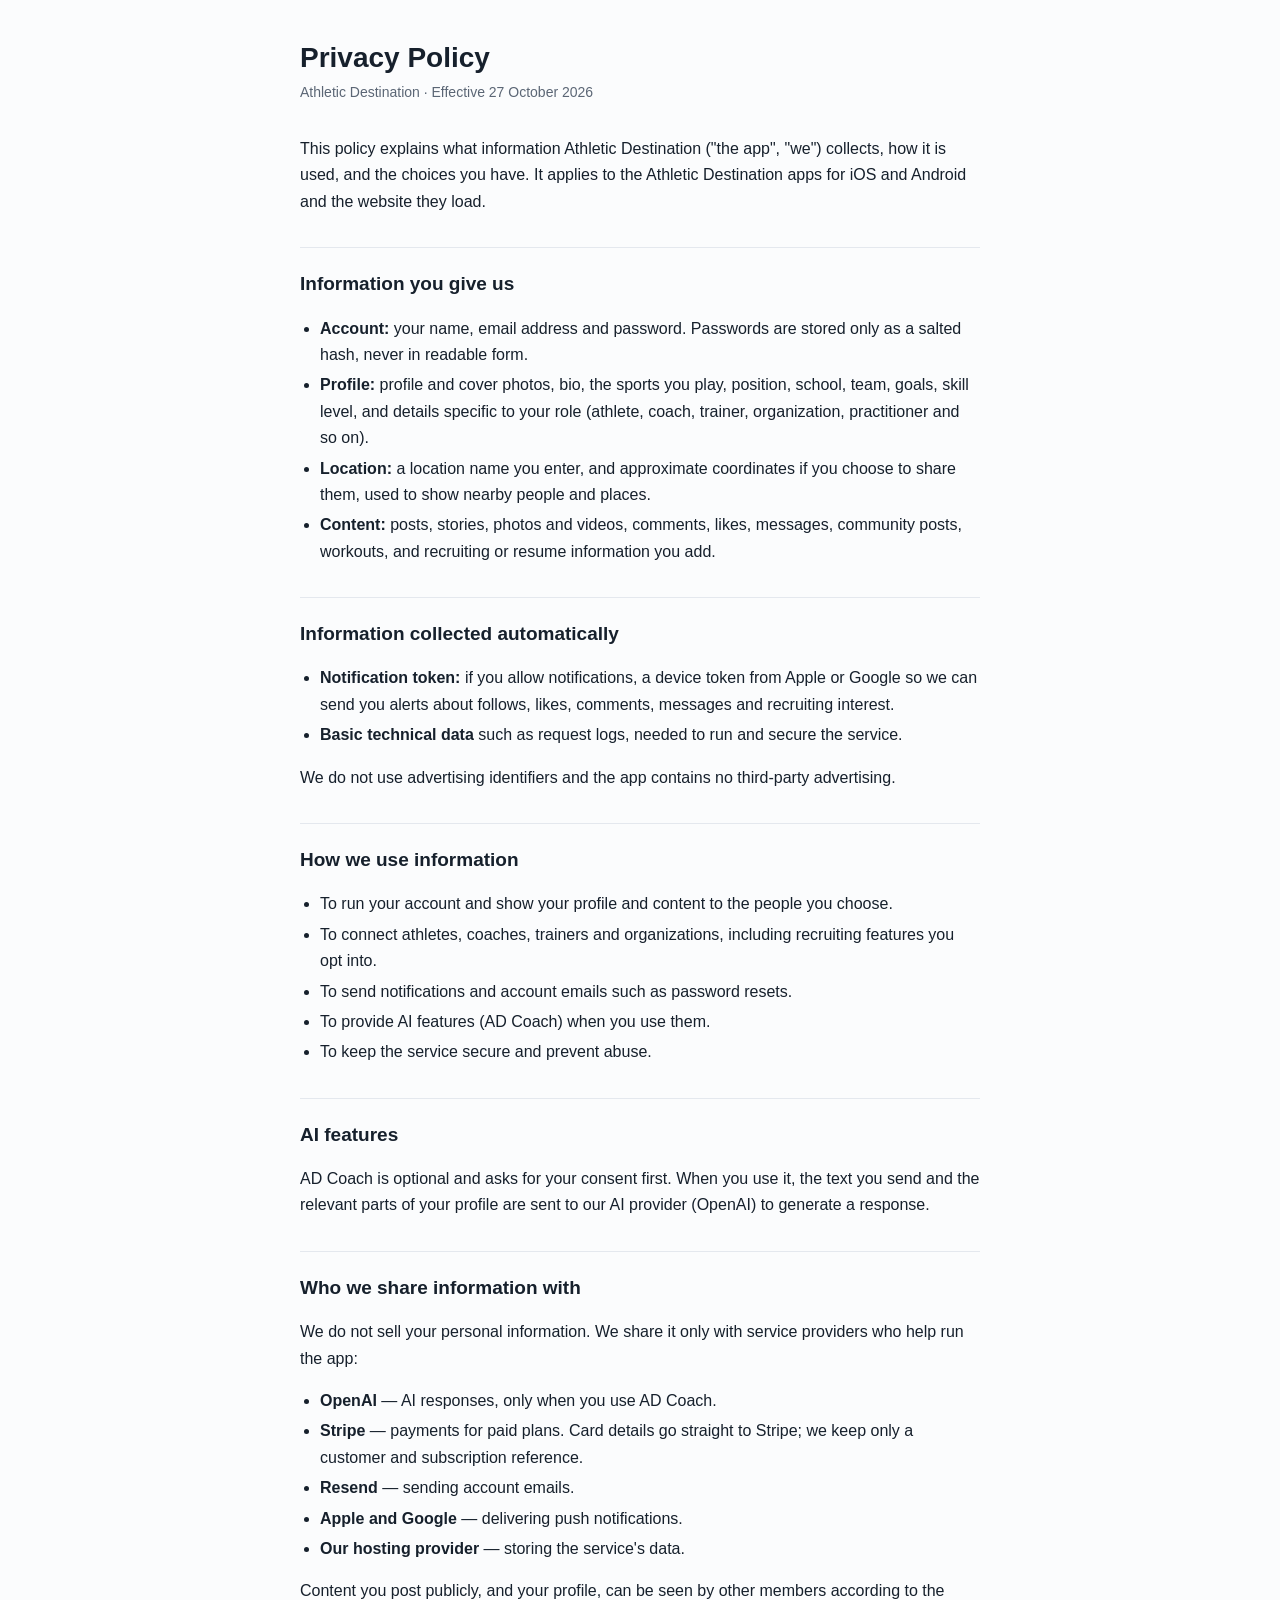
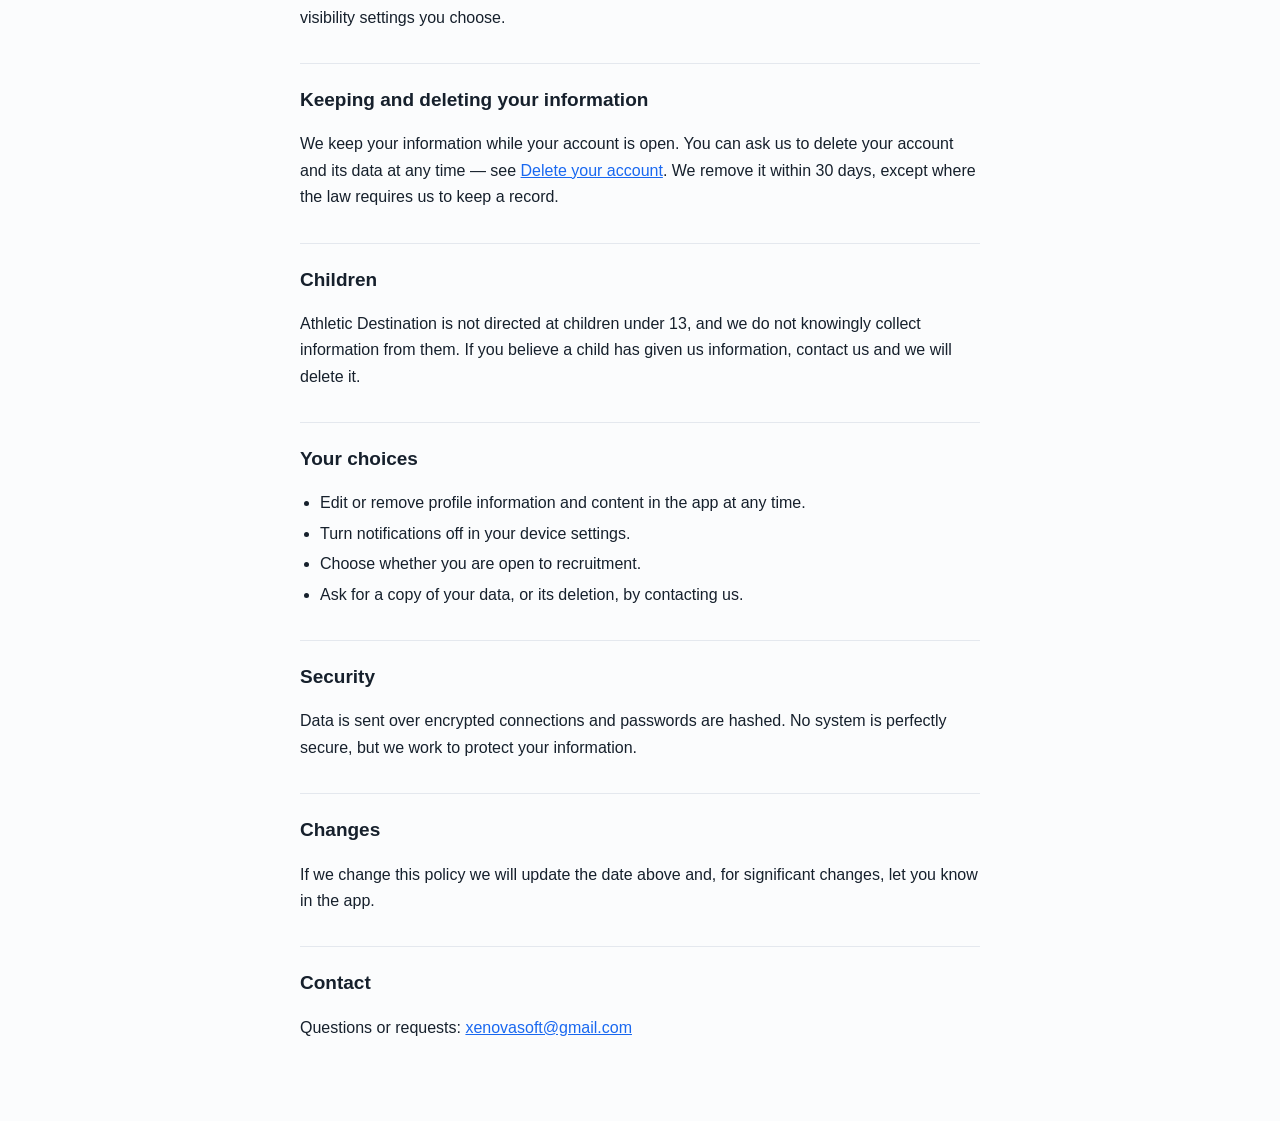
==== athletic-destination/privacy.html @ 9bf6a008 "Privacy policies and account deletion pages for the SolomonsWWW apps Hosted pages the app stores req" ====
<!doctype html><html lang="en"><head><meta charset="utf-8"><meta name="viewport" content="width=device-width,initial-scale=1">
<title>Privacy Policy — Athletic Destination</title><link rel="stylesheet" href="../style.css"></head><body><main>
<h1>Privacy Policy</h1>
<p class="meta">Athletic Destination · Effective 27 October 2026</p>
<p>This policy explains what information Athletic Destination ("the app", "we") collects, how it is used, and the choices you have. It applies to the Athletic Destination apps for iOS and Android and the website they load.</p>

<h2>Information you give us</h2>
<ul>
<li><strong>Account:</strong> your name, email address and password. Passwords are stored only as a salted hash, never in readable form.</li>
<li><strong>Profile:</strong> profile and cover photos, bio, the sports you play, position, school, team, goals, skill level, and details specific to your role (athlete, coach, trainer, organization, practitioner and so on).</li>
<li><strong>Location:</strong> a location name you enter, and approximate coordinates if you choose to share them, used to show nearby people and places.</li>
<li><strong>Content:</strong> posts, stories, photos and videos, comments, likes, messages, community posts, workouts, and recruiting or resume information you add.</li>
</ul>

<h2>Information collected automatically</h2>
<ul>
<li><strong>Notification token:</strong> if you allow notifications, a device token from Apple or Google so we can send you alerts about follows, likes, comments, messages and recruiting interest.</li>
<li><strong>Basic technical data</strong> such as request logs, needed to run and secure the service.</li>
</ul>
<p>We do not use advertising identifiers and the app contains no third-party advertising.</p>

<h2>How we use information</h2>
<ul>
<li>To run your account and show your profile and content to the people you choose.</li>
<li>To connect athletes, coaches, trainers and organizations, including recruiting features you opt into.</li>
<li>To send notifications and account emails such as password resets.</li>
<li>To provide AI features (AD Coach) when you use them.</li>
<li>To keep the service secure and prevent abuse.</li>
</ul>

<h2>AI features</h2>
<p>AD Coach is optional and asks for your consent first. When you use it, the text you send and the relevant parts of your profile are sent to our AI provider (OpenAI) to generate a response.</p>

<h2>Who we share information with</h2>
<p>We do not sell your personal information. We share it only with service providers who help run the app:</p>
<ul>
<li><strong>OpenAI</strong> — AI responses, only when you use AD Coach.</li>
<li><strong>Stripe</strong> — payments for paid plans. Card details go straight to Stripe; we keep only a customer and subscription reference.</li>
<li><strong>Resend</strong> — sending account emails.</li>
<li><strong>Apple and Google</strong> — delivering push notifications.</li>
<li><strong>Our hosting provider</strong> — storing the service's data.</li>
</ul>
<p>Content you post publicly, and your profile, can be seen by other members according to the visibility settings you choose.</p>

<h2>Keeping and deleting your information</h2>
<p>We keep your information while your account is open. You can ask us to delete your account and its data at any time — see <a href="delete-account.html">Delete your account</a>. We remove it within 30 days, except where the law requires us to keep a record.</p>

<h2>Children</h2>
<p>Athletic Destination is not directed at children under 13, and we do not knowingly collect information from them. If you believe a child has given us information, contact us and we will delete it.</p>

<h2>Your choices</h2>
<ul>
<li>Edit or remove profile information and content in the app at any time.</li>
<li>Turn notifications off in your device settings.</li>
<li>Choose whether you are open to recruitment.</li>
<li>Ask for a copy of your data, or its deletion, by contacting us.</li>
</ul>

<h2>Security</h2>
<p>Data is sent over encrypted connections and passwords are hashed. No system is perfectly secure, but we work to protect your information.</p>

<h2>Changes</h2>
<p>If we change this policy we will update the date above and, for significant changes, let you know in the app.</p>

<h2>Contact</h2>
<p>Questions or requests: <a href="mailto:xenovasoft@gmail.com">xenovasoft@gmail.com</a></p>
</main></body></html>
---- style.css ----
:root{--ink:#16202c;--muted:#5b6675;--line:#e4e8ee;--bg:#fbfcfd;--link:#1968f0}
@media (prefers-color-scheme:dark){:root{--ink:#e8edf3;--muted:#9aa6b4;--line:#2a3340;--bg:#0f141b;--link:#6aa3ff}}
*{box-sizing:border-box}html{-webkit-text-size-adjust:100%}
body{margin:0;background:var(--bg);color:var(--ink);font:16px/1.65 -apple-system,BlinkMacSystemFont,"Segoe UI",Roboto,sans-serif}
main{max-width:720px;margin:0 auto;padding:40px 20px 64px}
h1{font-size:28px;line-height:1.25;margin:0 0 6px}
.meta{color:var(--muted);font-size:14px;margin:0 0 32px}
h2{font-size:19px;margin:32px 0 8px;padding-top:20px;border-top:1px solid var(--line)}
ul{padding-left:20px}li{margin:4px 0}a{color:var(--link)}
.box{border:1px solid var(--line);border-radius:12px;padding:16px 18px;margin:20px 0}
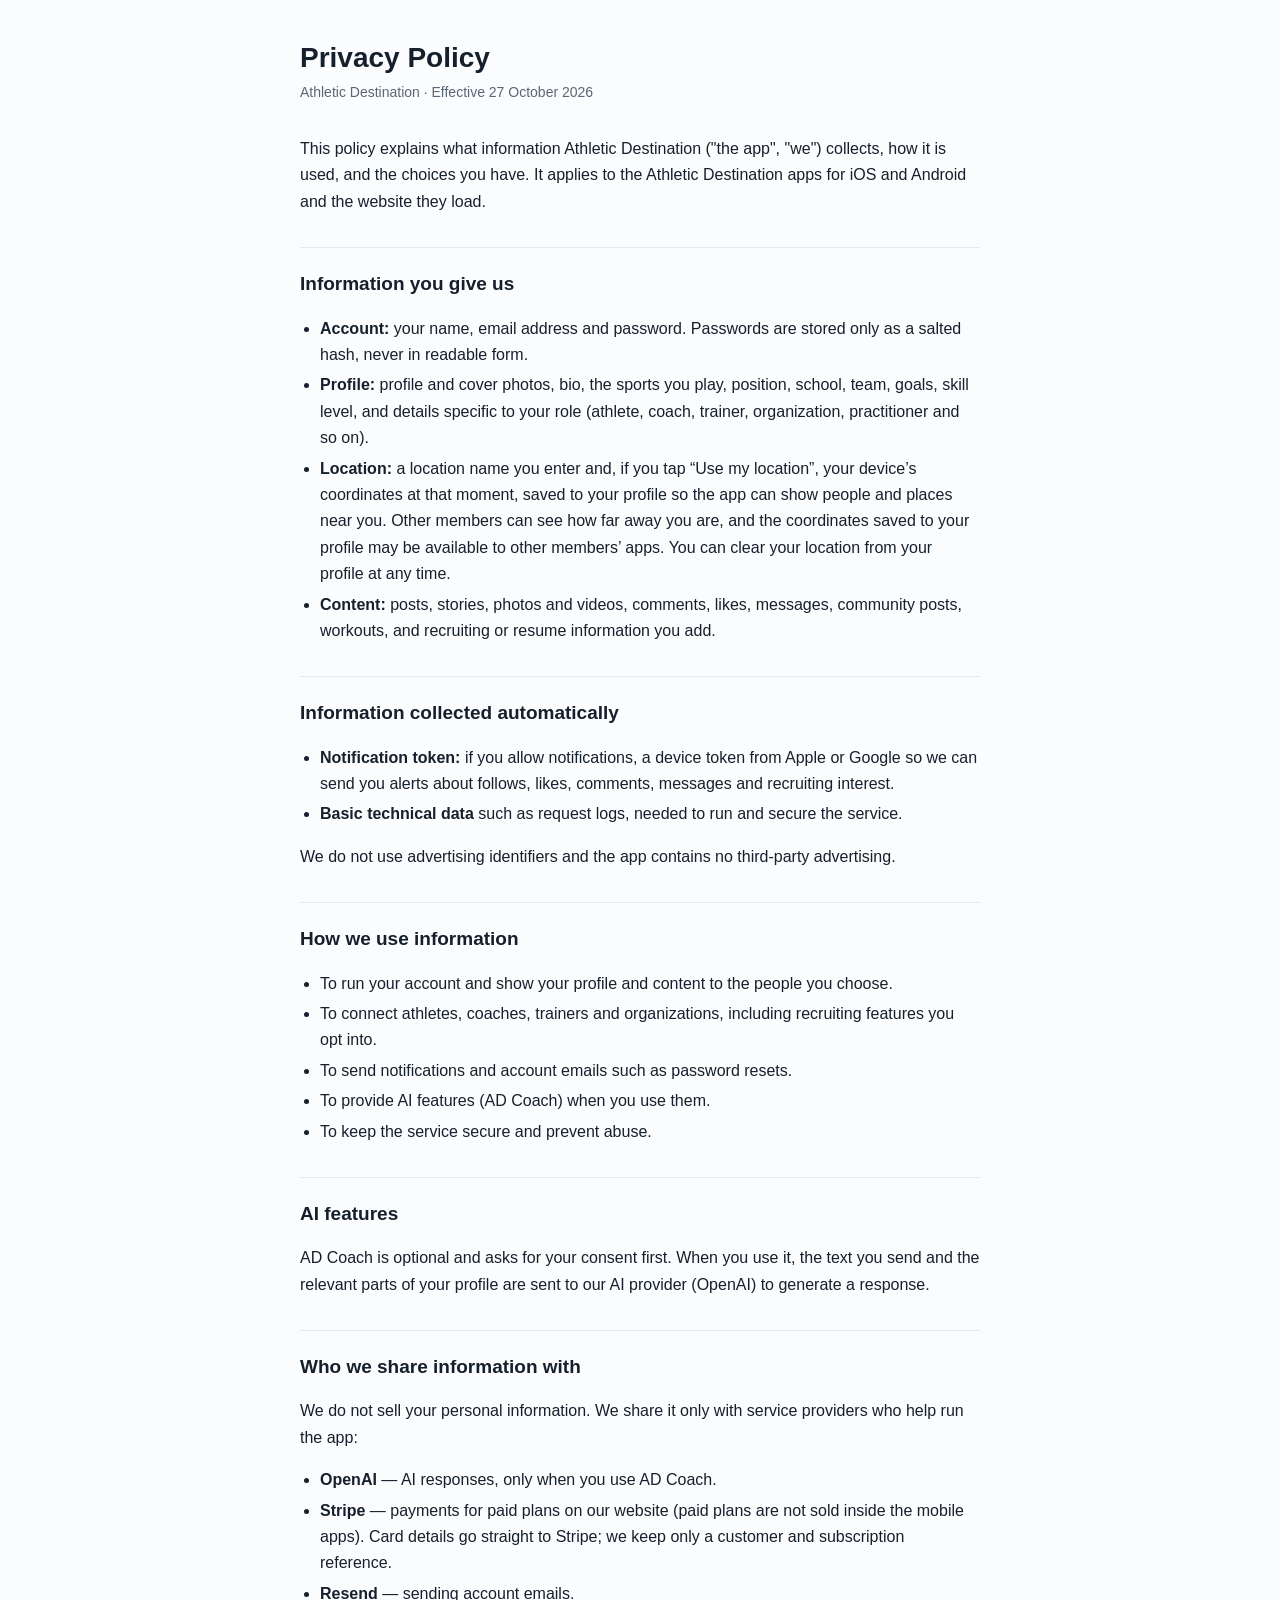
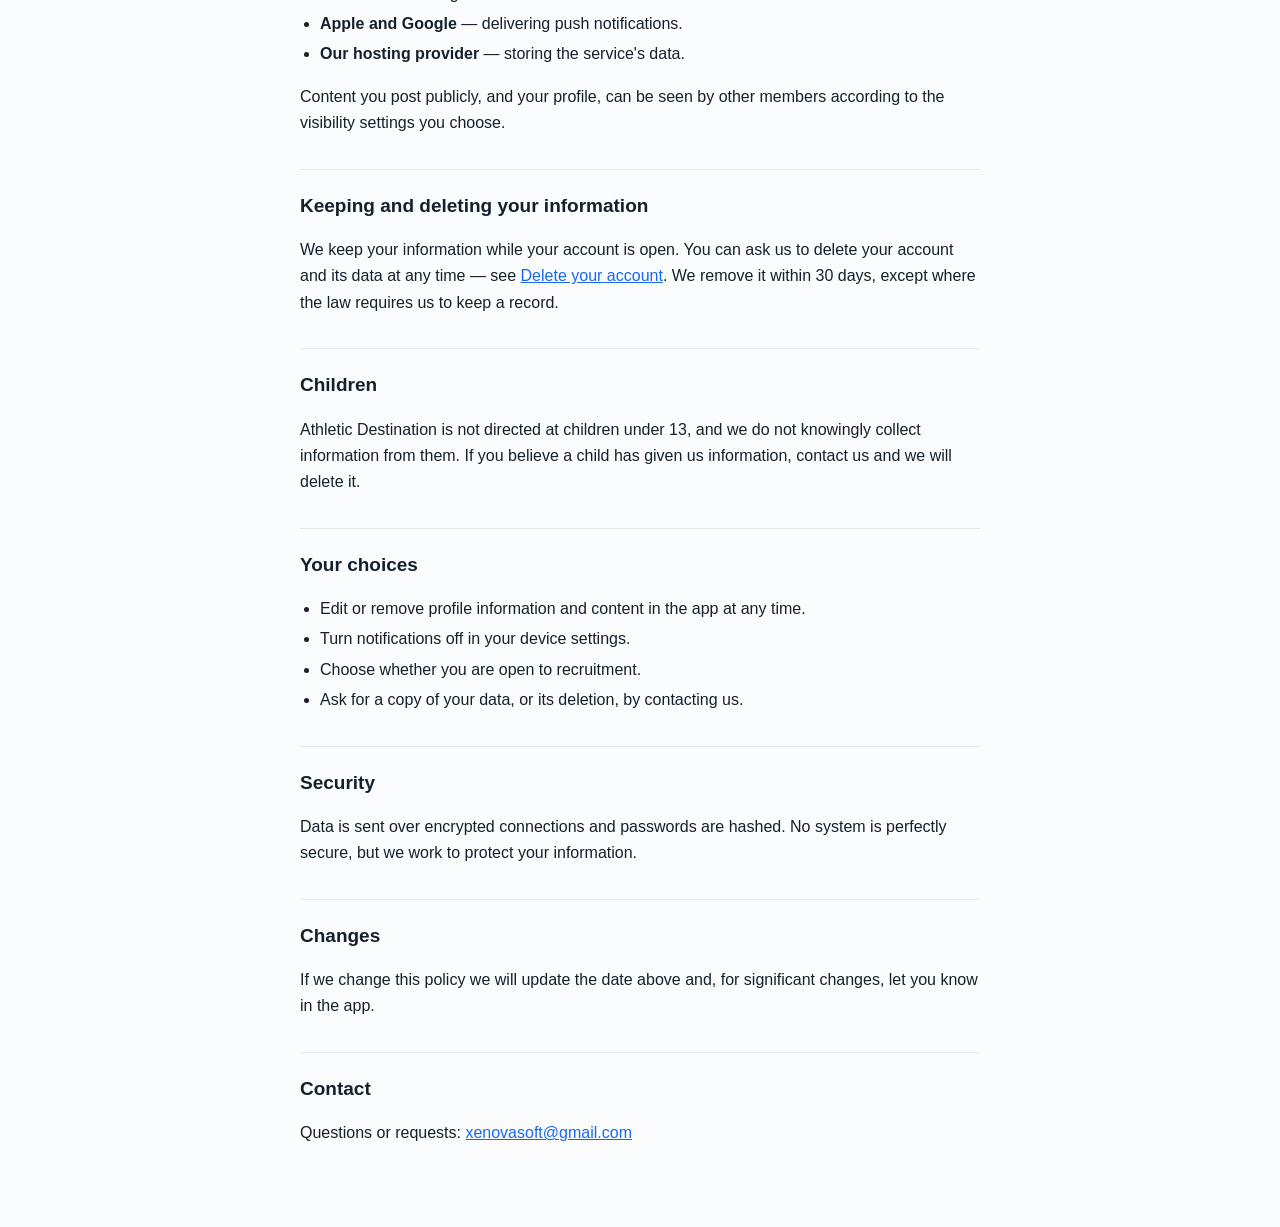
==== commit 89cad521: "Athletic Destination privacy policy: describe location handling accurately The first draft said "app" ====
--- a/athletic-destination/privacy.html
+++ b/athletic-destination/privacy.html
@@ -8,7 +8,7 @@
 <ul>
 <li><strong>Account:</strong> your name, email address and password. Passwords are stored only as a salted hash, never in readable form.</li>
 <li><strong>Profile:</strong> profile and cover photos, bio, the sports you play, position, school, team, goals, skill level, and details specific to your role (athlete, coach, trainer, organization, practitioner and so on).</li>
-<li><strong>Location:</strong> a location name you enter, and approximate coordinates if you choose to share them, used to show nearby people and places.</li>
+<li><strong>Location:</strong> a location name you enter and, if you tap “Use my location”, your device’s coordinates at that moment, saved to your profile so the app can show people and places near you. Other members can see how far away you are, and the coordinates saved to your profile may be available to other members’ apps. You can clear your location from your profile at any time.</li>
 <li><strong>Content:</strong> posts, stories, photos and videos, comments, likes, messages, community posts, workouts, and recruiting or resume information you add.</li>
 </ul>
 
@@ -35,7 +35,7 @@
 <p>We do not sell your personal information. We share it only with service providers who help run the app:</p>
 <ul>
 <li><strong>OpenAI</strong> — AI responses, only when you use AD Coach.</li>
-<li><strong>Stripe</strong> — payments for paid plans. Card details go straight to Stripe; we keep only a customer and subscription reference.</li>
+<li><strong>Stripe</strong> — payments for paid plans on our website (paid plans are not sold inside the mobile apps). Card details go straight to Stripe; we keep only a customer and subscription reference.</li>
 <li><strong>Resend</strong> — sending account emails.</li>
 <li><strong>Apple and Google</strong> — delivering push notifications.</li>
 <li><strong>Our hosting provider</strong> — storing the service's data.</li>
